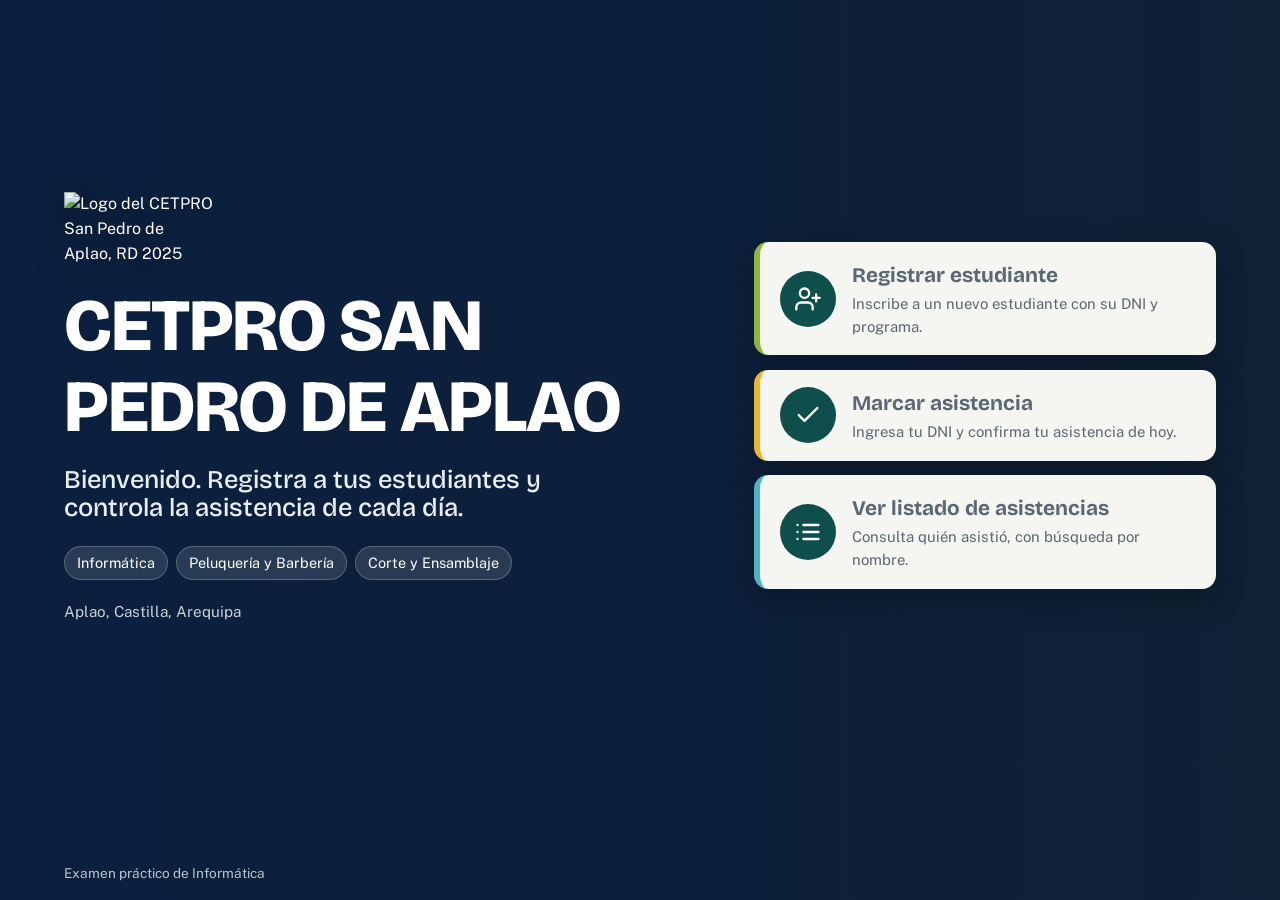
==== index.html @ 7408054e "Add files via upload" ====
<!DOCTYPE html>
<html lang="es">
<head>
<meta charset="UTF-8">
<meta name="viewport" content="width=device-width, initial-scale=1">
<title>CETPRO San Pedro de Aplao | Control de asistencia</title>
<meta name="description" content="Sistema web para registrar estudiantes, marcar asistencia y consultar el listado del CETPRO San Pedro de Aplao.">
<link rel="icon" href="img/logo.png" type="image/png">
<link rel="preconnect" href="https://fonts.googleapis.com"><link rel="preconnect" href="https://fonts.gstatic.com" crossorigin><link href="https://fonts.googleapis.com/css2?family=Bricolage+Grotesque:opsz,wght@12..96,500;12..96,700;12..96,800&family=Public+Sans:wght@400;500;600;700&display=swap" rel="stylesheet">
<link rel="stylesheet" href="estilos.css">
</head>
<body class="portada">
<div class="hero">
  <main class="hero-cuerpo">
    <section>
      <img class="logo-grande" src="img/logo.png" alt="Logo del CETPRO San Pedro de Aplao, RD 2025">
      <h1>CETPRO SAN PEDRO DE APLAO</h1>
      <h2>Bienvenido. Registra a tus estudiantes y controla la asistencia de cada día.</h2>
      <div class="hero-datos" aria-label="Programas de estudios">
        <span>Informática</span><span>Peluquería y Barbería</span><span>Corte y Ensamblaje</span>
      </div>
      <p class="lugar">Aplao, Castilla, Arequipa</p>
    </section>
    <nav class="acciones" aria-label="Acciones principales">
      <a class="accion" href="registro.html">
        <span class="ico"><svg viewBox="0 0 24 24" aria-hidden="true"><path d="M16 21v-2a4 4 0 0 0-4-4H6a4 4 0 0 0-4 4v2"/><circle cx="9" cy="7" r="4"/><path d="M19 8v6M22 11h-6"/></svg></span>
        <span><b>Registrar estudiante</b><span>Inscribe a un nuevo estudiante con su DNI y programa.</span></span>
      </a>
      <a class="accion" href="asistencia.html">
        <span class="ico"><svg viewBox="0 0 24 24" aria-hidden="true"><path d="M20 6 9 17l-5-5"/></svg></span>
        <span><b>Marcar asistencia</b><span>Ingresa tu DNI y confirma tu asistencia de hoy.</span></span>
      </a>
      <a class="accion" href="listado.html">
        <span class="ico"><svg viewBox="0 0 24 24" aria-hidden="true"><path d="M8 6h13M8 12h13M8 18h13M3 6h.01M3 12h.01M3 18h.01"/></svg></span>
        <span><b>Ver listado de asistencias</b><span>Consulta quién asistió, con búsqueda por nombre.</span></span>
      </a>
    </nav>
  </main>
  <footer class="pie">Examen práctico de Informática</footer>
</div>
</body>
</html>
---- estilos.css ----
/* CETPRO San Pedro de Aplao - estilos compartidos */
:root{
  --valle:#0E4F4B;
  --noche:#14202E;
  --arroz:#8DB63C;
  --sol:#F0B429;
  --hueso:#F5F6F1;
  --tinta:#1B2733;
  --gris:#5B6772;
  --linea:#D9DED6;
  --error:#B3261E;
  --ok:#1E7B47;
  --radio:14px;
  --f-titulo:"Bricolage Grotesque","Segoe UI",system-ui,sans-serif;
  --f-texto:"Public Sans","Segoe UI",system-ui,sans-serif;
}
*{box-sizing:border-box}
html{scroll-behavior:smooth}
body{margin:0;font-family:var(--f-texto);color:var(--tinta);background:var(--hueso);line-height:1.55;font-size:1rem}
h1,h2,h3{font-family:var(--f-titulo);line-height:1.1;margin:0}
a{color:var(--valle)}
:focus-visible{outline:3px solid var(--sol);outline-offset:2px}
.sr-only{position:absolute;width:1px;height:1px;overflow:hidden;clip:rect(0 0 0 0);white-space:nowrap}

/* Marca institucional */
.marca{display:flex;align-items:center;gap:.75rem;text-decoration:none;color:inherit}
.marca img{width:48px;height:48px;display:block}
.marca strong{display:block;font-family:var(--f-titulo);font-size:1.05rem;letter-spacing:.01em}
.marca small{display:block;font-size:.8rem;opacity:.8}

/* Portada */
.portada{color:#fff;background:var(--noche)}
.hero{
  min-height:100vh;display:flex;flex-direction:column;
  background:
    linear-gradient(90deg,rgba(10,32,64,.93) 0%,rgba(10,32,64,.72) 55%,rgba(10,32,64,.4) 100%),
    url("img/fachada.jpg") center/cover no-repeat;
}
.logo-grande{width:clamp(96px,14vw,150px);height:auto;display:block;margin-bottom:1.25rem;filter:drop-shadow(0 6px 18px rgba(0,0,0,.4))}
.hero-cuerpo{
  flex:1;display:grid;grid-template-columns:minmax(0,1.15fr) minmax(0,.85fr);gap:clamp(1.5rem,5vw,4rem);
  align-items:center;padding:1rem clamp(1rem,5vw,4rem) 2rem;
}
.hero h1{font-size:clamp(2.2rem,6.2vw,4.6rem);font-weight:800;letter-spacing:-.02em;text-wrap:balance}
.hero h2{font-size:clamp(1.15rem,2.4vw,1.6rem);font-weight:500;margin-top:1.1rem;max-width:30ch;color:#E9EEF2}
.hero-datos{margin-top:1.5rem;display:flex;flex-wrap:wrap;gap:.5rem}
.hero-datos span{background:rgba(255,255,255,.12);border:1px solid rgba(255,255,255,.22);padding:.3rem .75rem;border-radius:999px;font-size:.9rem}
.lugar{margin-top:1.25rem;color:#C9D3DB;font-size:.95rem}

.acciones{display:grid;gap:.9rem}
.accion{
  display:grid;grid-template-columns:56px 1fr;gap:1rem;align-items:center;
  background:var(--hueso);color:var(--tinta);text-decoration:none;
  padding:1.1rem 1.25rem;border-radius:var(--radio);border-left:6px solid var(--arroz);
  box-shadow:0 10px 30px rgba(0,0,0,.28);transition:transform .15s ease,border-color .15s ease;
}
.accion:nth-child(2){border-left-color:var(--sol)}
.accion:nth-child(3){border-left-color:#4FB0C6}
.accion:hover{transform:translateX(6px)}
.accion .ico{width:56px;height:56px;border-radius:50%;background:var(--valle);display:grid;place-items:center}
.accion .ico svg{width:28px;height:28px;stroke:#fff;fill:none;stroke-width:2;stroke-linecap:round;stroke-linejoin:round}
.accion b{font-family:var(--f-titulo);font-size:1.3rem;display:block}
.accion span{font-size:.93rem;color:var(--gris)}

.pie{padding:1rem clamp(1rem,5vw,4rem);font-size:.85rem;color:#B9C4CD}
.pie-claro{color:var(--gris);text-align:center;padding:2rem 1rem}

/* Paginas internas */
.cabecera{
  background:
    linear-gradient(180deg,rgba(10,32,64,.88),rgba(10,32,64,.7)),
    url("img/fachada.jpg") center 60%/cover no-repeat;
  color:#fff;padding:1rem clamp(1rem,5vw,4rem) 3.5rem;
}
.cabecera-fila{display:flex;justify-content:space-between;align-items:center;gap:1rem;flex-wrap:wrap}
.menu{display:flex;gap:.4rem;flex-wrap:wrap}
.menu a{color:#fff;text-decoration:none;padding:.45rem .85rem;border-radius:999px;font-size:.93rem;border:1px solid rgba(255,255,255,.3)}
.menu a:hover{background:rgba(255,255,255,.14)}
.menu a[aria-current="page"]{background:var(--sol);color:var(--noche);border-color:var(--sol);font-weight:700}
.cabecera h1{font-size:clamp(1.8rem,4.5vw,2.8rem);margin-top:1.75rem;font-weight:800}
.cabecera p{margin:.5rem 0 0;max-width:56ch;color:#E3EAEF}

.contenido{max-width:760px;margin:-2rem auto 0;padding:0 1rem}
.contenido.ancho{max-width:1100px}
.panel{background:#fff;border-radius:var(--radio);padding:clamp(1.1rem,3vw,2rem);box-shadow:0 12px 34px rgba(20,32,46,.14);border:1px solid var(--linea)}

/* Formularios */
form{display:grid;gap:1.1rem}
.fila{display:grid;grid-template-columns:1fr 1fr;gap:1.1rem}
label{display:block;font-weight:600;font-size:.95rem;margin-bottom:.3rem}
.ayuda{font-weight:400;color:var(--gris);font-size:.85rem}
input,select{
  width:100%;font:inherit;padding:.75rem .9rem;border:1.5px solid #B8C0B6;border-radius:10px;background:#fff;color:var(--tinta);
}
input:focus,select:focus{border-color:var(--valle);outline:3px solid rgba(240,180,41,.55);outline-offset:0}
input[aria-invalid="true"],select[aria-invalid="true"]{border-color:var(--error)}
.error-campo{color:var(--error);font-size:.85rem;margin:.25rem 0 0;min-height:1.1em}
.consentimiento{display:flex;gap:.6rem;align-items:flex-start;font-weight:400;font-size:.9rem;color:var(--gris)}
.consentimiento input{width:auto;margin-top:.3rem}
.boton{
  font:inherit;font-weight:700;cursor:pointer;border:0;border-radius:10px;padding:.85rem 1.4rem;
  background:var(--valle);color:#fff;transition:background .15s ease;
}
.boton:hover{background:#0A3F3C}
.boton:disabled{opacity:.55;cursor:not-allowed}
.boton.sol{background:var(--sol);color:var(--noche)}
.boton.sol:hover{background:#DDA21B}
.boton.fantasma{background:transparent;color:var(--valle);border:1.5px solid var(--valle)}

.mensaje{border-radius:10px;padding:.85rem 1rem;font-weight:500;display:none}
.mensaje.visible{display:block}
.mensaje.ok{background:#E4F4EA;color:#14522F;border:1px solid #A8D8BB}
.mensaje.error{background:#FCE9E7;color:#7C1913;border:1px solid #F0B5B0}
.mensaje.info{background:#E8F1F6;color:#17465C;border:1px solid #B5D3E1}

/* Tarjeta de estudiante (asistencia) */
.estudiante{display:none;border:1.5px solid var(--linea);border-radius:var(--radio);padding:1.1rem 1.25rem;background:var(--hueso)}
.estudiante.visible{display:block}
.estudiante h2{font-size:1.6rem}
.estudiante p{margin:.25rem 0 1rem;color:var(--gris)}
.reloj{font-family:var(--f-titulo);font-size:1.1rem;margin-bottom:1rem}

/* Listado */
.herramientas{display:grid;grid-template-columns:1fr 200px auto;gap:1rem;align-items:end;margin-bottom:1.25rem}
.contador{display:flex;gap:1rem;flex-wrap:wrap;margin-bottom:1rem}
.contador div{background:var(--hueso);border:1px solid var(--linea);border-radius:10px;padding:.6rem 1rem}
.contador strong{font-family:var(--f-titulo);font-size:1.6rem;display:block;line-height:1}
.contador span{font-size:.85rem;color:var(--gris)}
.tabla-caja{overflow-x:auto}
table{width:100%;border-collapse:collapse}
th,td{text-align:left;padding:.75rem .8rem;border-bottom:1px solid var(--linea);white-space:nowrap}
th{font-family:var(--f-titulo);font-size:.95rem;background:var(--hueso);position:sticky;top:0}
td.nombre{white-space:normal;font-weight:600}
.dni{font-variant-numeric:tabular-nums;letter-spacing:.06em}
.vacio{text-align:center;color:var(--gris);padding:2rem 1rem}

@media (max-width:820px){
  .hero-cuerpo{grid-template-columns:1fr;align-content:center}
  .hero{background-position:60% center}
  .fila{grid-template-columns:1fr}
  .herramientas{grid-template-columns:1fr}
  table,thead,tbody,tr,td{display:block}
  thead{position:absolute;left:-9999px}
  tr{border:1px solid var(--linea);border-radius:10px;margin-bottom:.75rem;padding:.4rem .2rem}
  td{border:0;padding:.3rem .8rem;white-space:normal;display:flex;justify-content:space-between;gap:1rem}
  td::before{content:attr(data-label);color:var(--gris);font-size:.85rem}
  td.nombre{display:block}
  td.nombre::before{display:none}
}
@media (prefers-reduced-motion:reduce){*{transition:none!important;scroll-behavior:auto!important}}
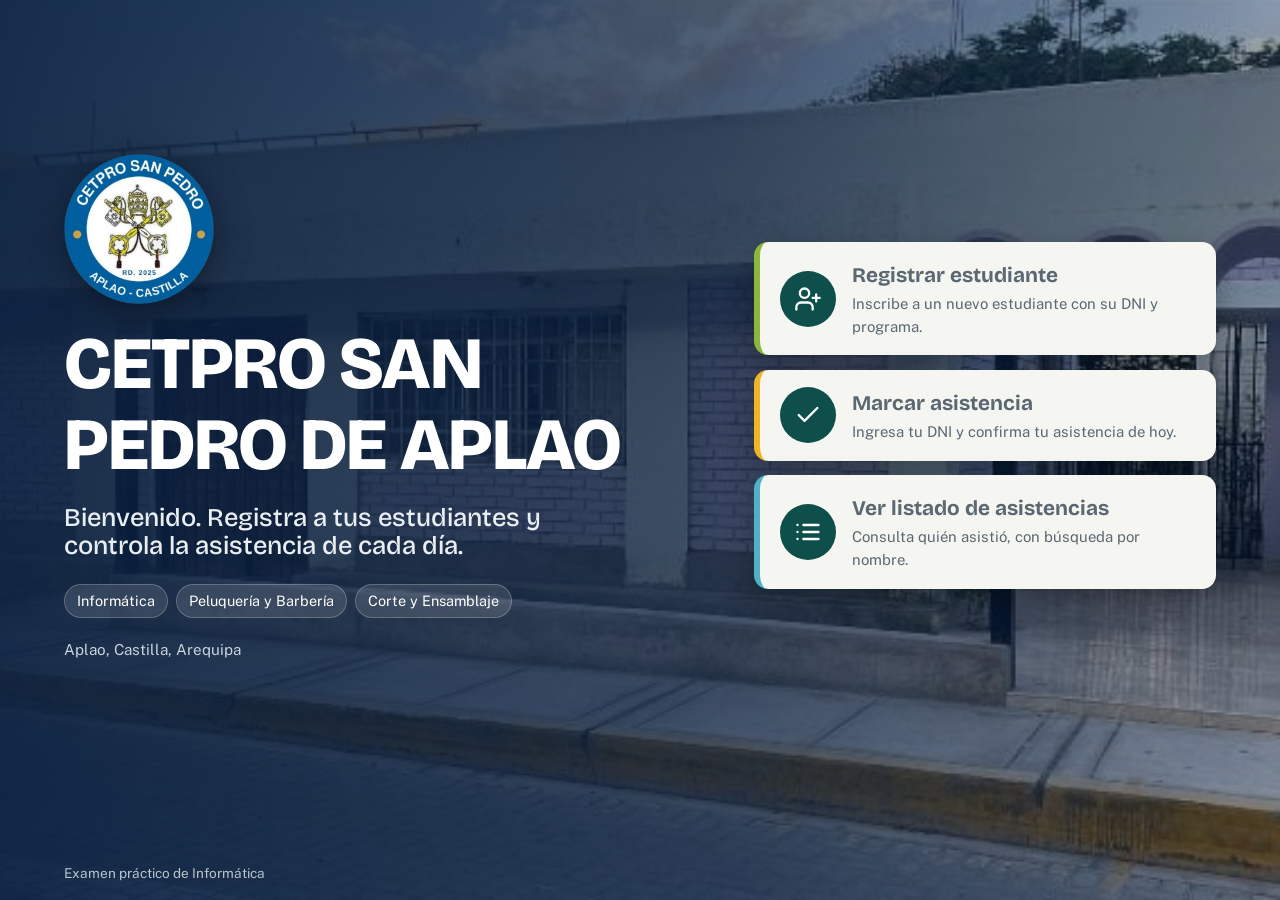
==== commit 3dc63212: "Add files via upload" ====
--- a/index.html
+++ b/index.html
@@ -5,7 +5,7 @@
 <meta name="viewport" content="width=device-width, initial-scale=1">
 <title>CETPRO San Pedro de Aplao | Control de asistencia</title>
 <meta name="description" content="Sistema web para registrar estudiantes, marcar asistencia y consultar el listado del CETPRO San Pedro de Aplao.">
-<link rel="icon" href="img/logo.png" type="image/png">
+<link rel="icon" href="logo.png" type="image/png">
 <link rel="preconnect" href="https://fonts.googleapis.com"><link rel="preconnect" href="https://fonts.gstatic.com" crossorigin><link href="https://fonts.googleapis.com/css2?family=Bricolage+Grotesque:opsz,wght@12..96,500;12..96,700;12..96,800&family=Public+Sans:wght@400;500;600;700&display=swap" rel="stylesheet">
 <link rel="stylesheet" href="estilos.css">
 </head>
@@ -13,7 +13,7 @@
 <div class="hero">
   <main class="hero-cuerpo">
     <section>
-      <img class="logo-grande" src="img/logo.png" alt="Logo del CETPRO San Pedro de Aplao, RD 2025">
+      <img class="logo-grande" src="logo.png" alt="Logo del CETPRO San Pedro de Aplao, RD 2025">
       <h1>CETPRO SAN PEDRO DE APLAO</h1>
       <h2>Bienvenido. Registra a tus estudiantes y controla la asistencia de cada día.</h2>
       <div class="hero-datos" aria-label="Programas de estudios">
--- a/estilos.css
+++ b/estilos.css
@@ -34,7 +34,7 @@
   min-height:100vh;display:flex;flex-direction:column;
   background:
     linear-gradient(90deg,rgba(10,32,64,.93) 0%,rgba(10,32,64,.72) 55%,rgba(10,32,64,.4) 100%),
-    url("img/fachada.jpg") center/cover no-repeat;
+    url("fachada.jpg") center/cover no-repeat;
 }
 .logo-grande{width:clamp(96px,14vw,150px);height:auto;display:block;margin-bottom:1.25rem;filter:drop-shadow(0 6px 18px rgba(0,0,0,.4))}
 .hero-cuerpo{
@@ -69,7 +69,7 @@
 .cabecera{
   background:
     linear-gradient(180deg,rgba(10,32,64,.88),rgba(10,32,64,.7)),
-    url("img/fachada.jpg") center 60%/cover no-repeat;
+    url("fachada.jpg") center 60%/cover no-repeat;
   color:#fff;padding:1rem clamp(1rem,5vw,4rem) 3.5rem;
 }
 .cabecera-fila{display:flex;justify-content:space-between;align-items:center;gap:1rem;flex-wrap:wrap}
